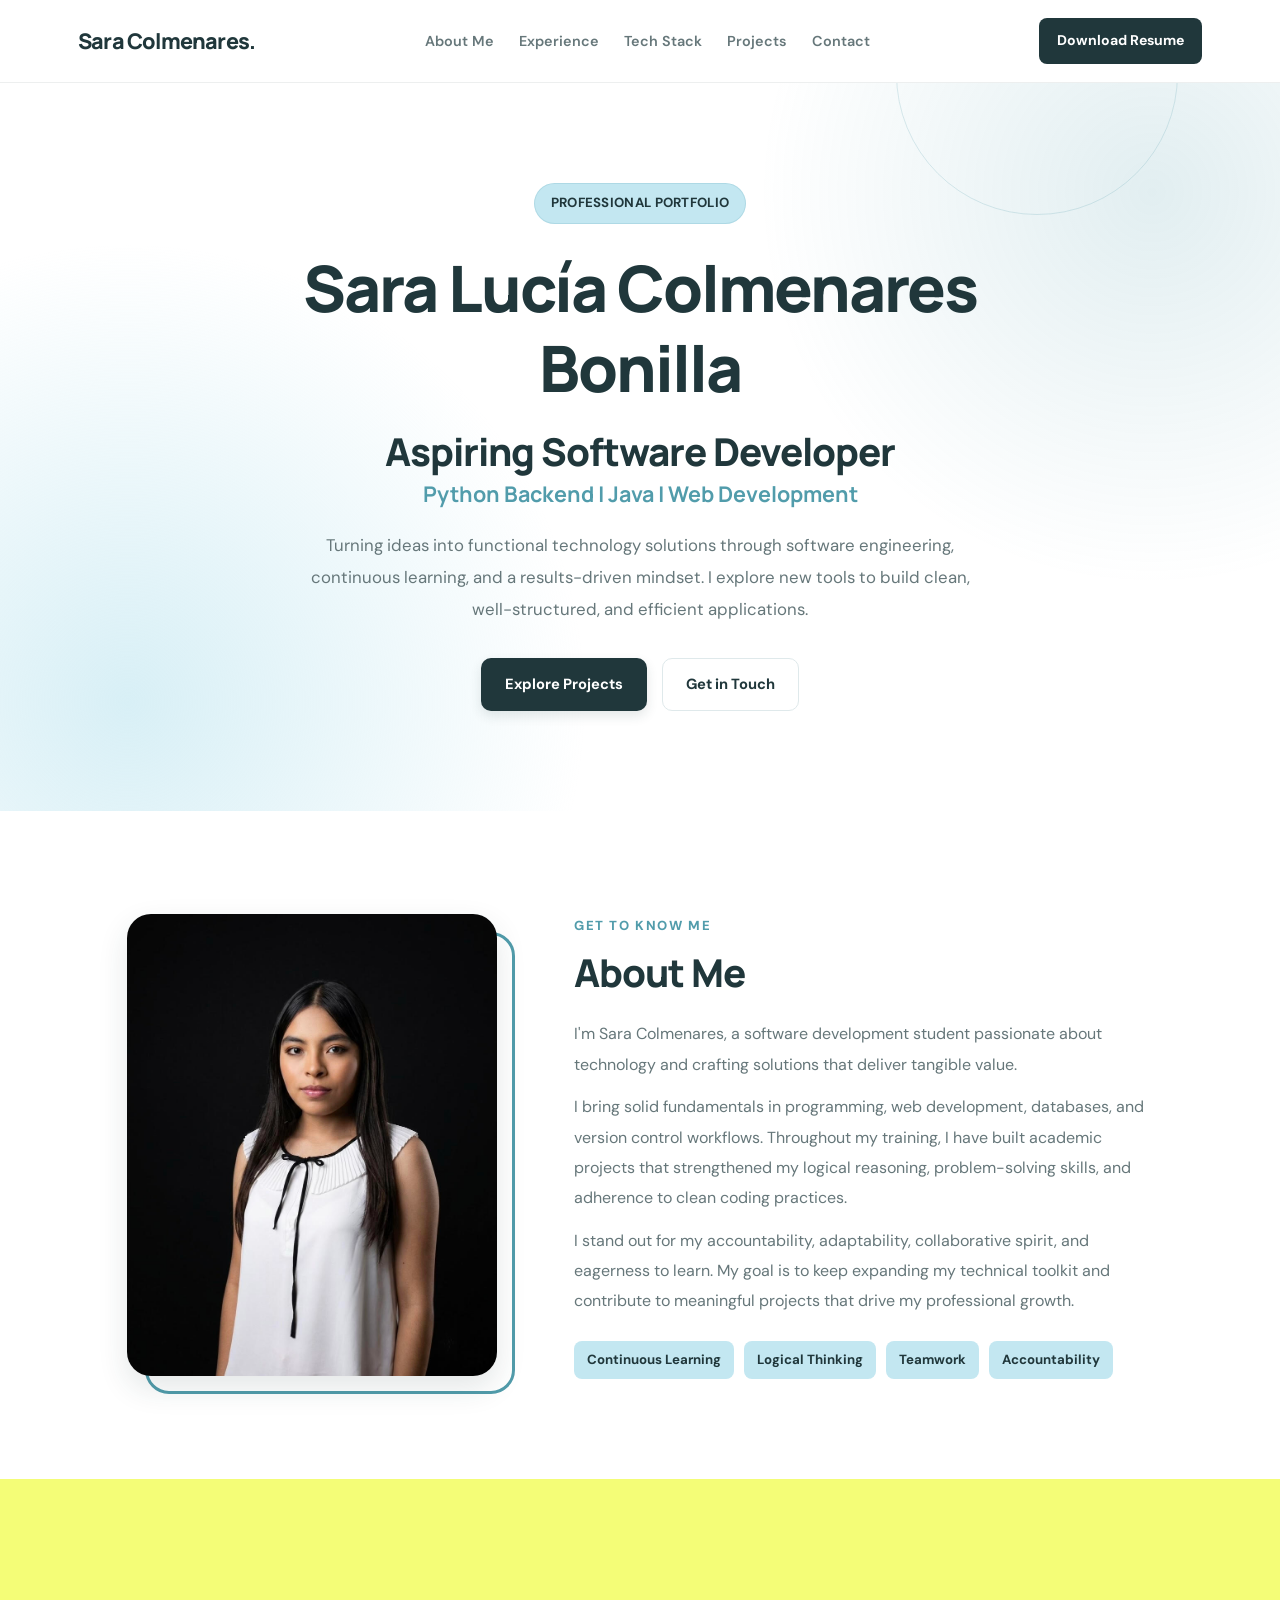
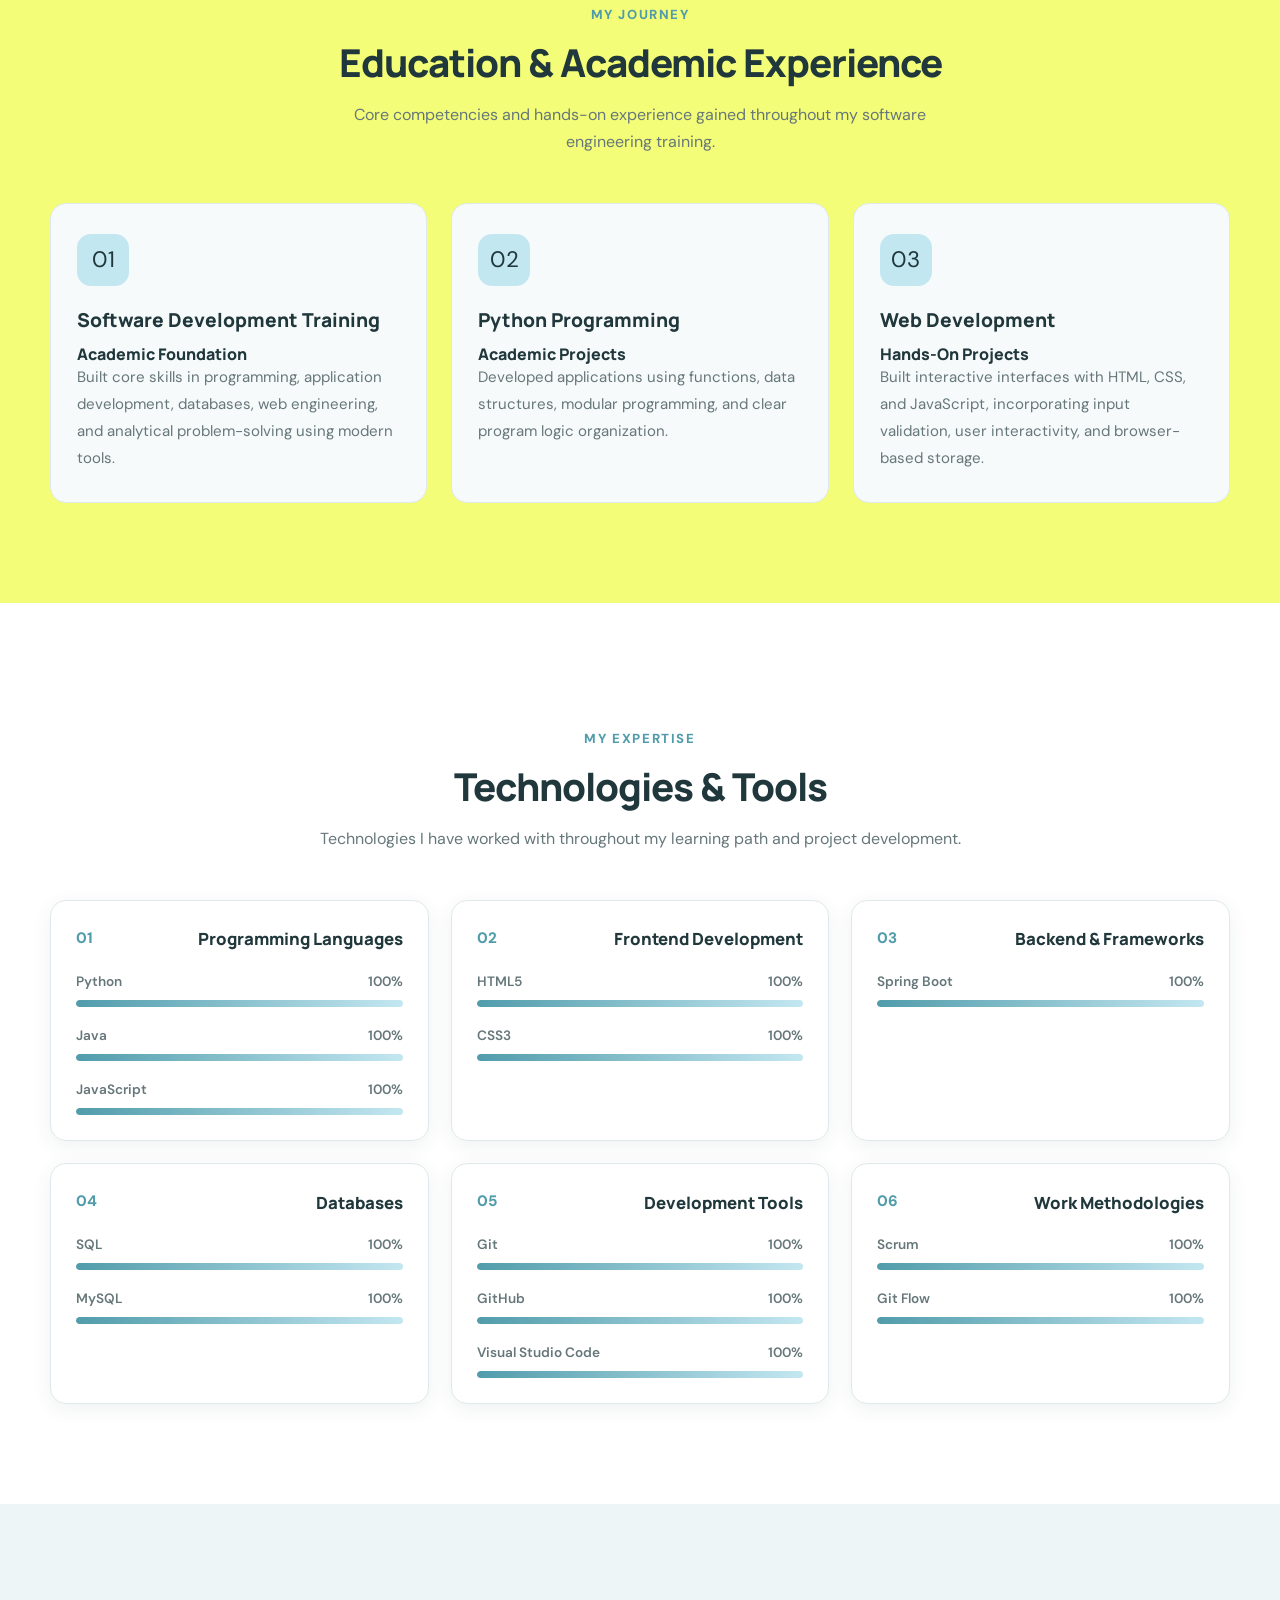
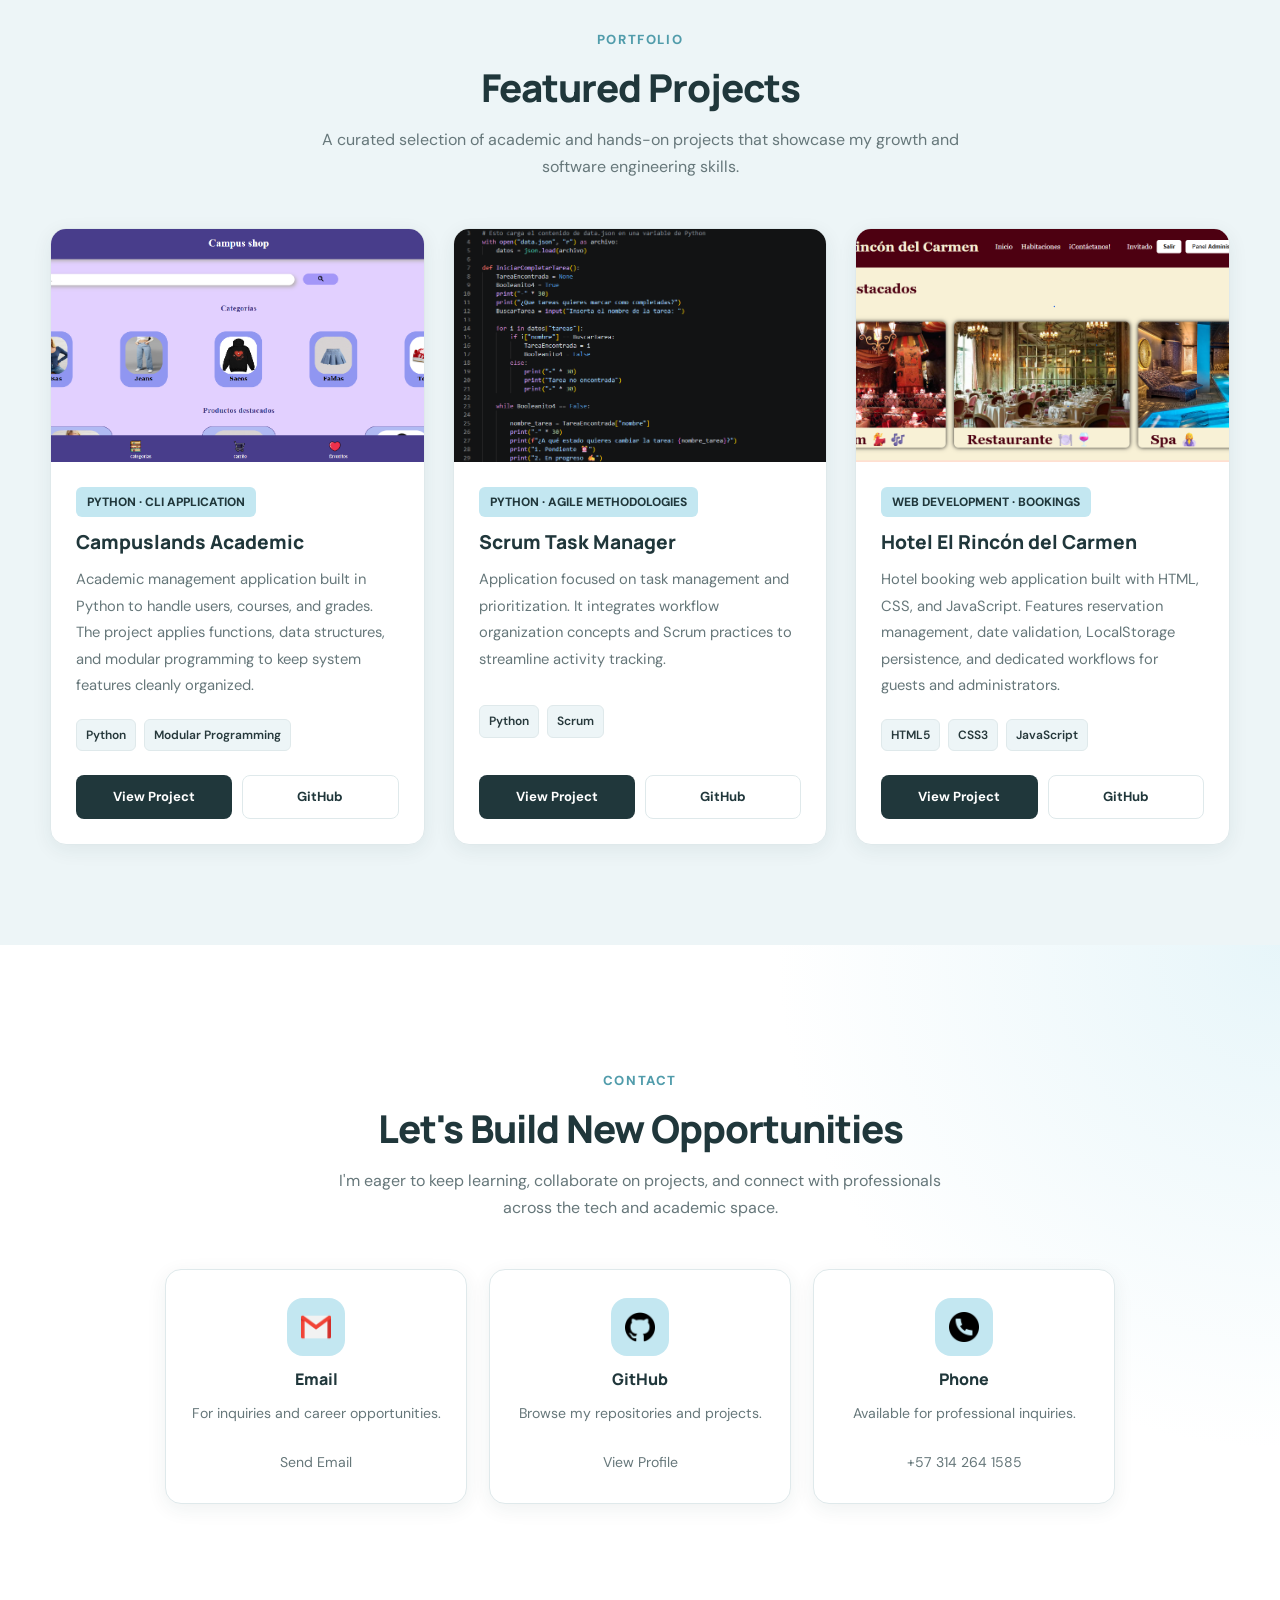
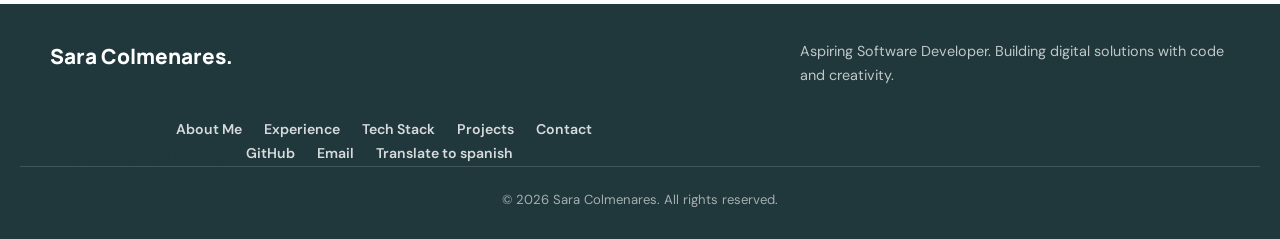
==== inngles.html @ 15cade3d "cree un boton" ====
<!DOCTYPE html>
<html lang="es">
<head>
    <meta charset="UTF-8">
    <meta name="viewport" content="width=device-width, initial-scale=1.0">

    <meta name="description" content="Portafolio profesional de Sara Colmenares, desarrolladora de software en formación, con proyectos en Python, Java, desarrollo web y bases de datos.">

    <meta name="author" content="Sara Colmenares">

    <title>Sara Colmenares | Portafolio Profesional</title>

    <link rel="stylesheet" href="css/styles.css">
    <link rel="stylesheet" href="css/responsive.css">
</head>
<body>

    <!-- ==================== HEADER & NAVIGATION ==================== -->
    <header class="encabezado">
        <nav class="navbar" aria-label="Main navigation">

            <a href="#hero" class="logo">
                Sara Colmenares<span>.</span>
            </a>

            <ul class="menu">
                <li><a href="#about">About Me</a></li>
                <li><a href="#experiencias">Experience</a></li>
                <li><a href="#tecnologias">Tech Stack</a></li>
                <li><a href="#proyectos">Projects</a></li>
                <li><a href="#contacto">Contact</a></li>
            </ul>

            <a href="cv/Sara_Colmenares_CV.pdf"
               class="btn-cv"
               download>
                Download Resume
            </a>

        </nav>
    </header>


    <main>

        <!-- ==================== HERO SECTION ==================== -->
        <section id="hero" class="hero">

            <div class="hero-contenido">

                <span class="etiqueta-hero">
                    PROFESSIONAL PORTFOLIO
                </span>

                <h1>
                    Sara Lucía
                    <span>Colmenares Bonilla</span>
                </h1>

                <h2>
                    Aspiring Software Developer
                </h2>

                <p class="subtitulo">
                    Python Backend | Java | Web Development
                </p>

                <p class="descripcion-hero">
                    Turning ideas into functional technology solutions through
                    software engineering, continuous learning, and a results-driven
                    mindset. I explore new tools to build clean, well-structured,
                    and efficient applications.
                </p>

                <div class="hero-botones">
                    <a href="#proyectos" class="btn-principal">
                        Explore Projects
                    </a>

                    <a href="#contacto" class="btn-secundario">
                        Get in Touch
                    </a>
                </div>

            </div>

        </section>


        <!-- ==================== ABOUT ME SECTION ==================== -->
        <section id="about" class="sobre-mi seccion">

            <div class="contenedor-sobre-mi">

                <div class="sobre-mi-imagen">
                    <img
                        src="img/foto-mia.jpg"
                        alt="Professional portrait of Sara Colmenares"
                        loading="lazy">
                </div>

                <div class="parte-mia">

                    <span class="etiqueta-seccion">
                        GET TO KNOW ME
                    </span>

                    <h2>About Me</h2>

                    <p>
                        I'm Sara Colmenares, a software development student
                        passionate about technology and crafting solutions
                        that deliver tangible value.
                    </p>

                    <p>
                        I bring solid fundamentals in programming, web
                        development, databases, and version control workflows.
                        Throughout my training, I have built academic projects
                        that strengthened my logical reasoning, problem-solving
                        skills, and adherence to clean coding practices.
                    </p>

                    <p>
                        I stand out for my accountability, adaptability,
                        collaborative spirit, and eagerness to learn. My goal
                        is to keep expanding my technical toolkit and contribute
                        to meaningful projects that drive my professional growth.
                    </p>

                    <div class="habilidades-personales">

                        <span>Continuous Learning</span>
                        <span>Logical Thinking</span>
                        <span>Teamwork</span>
                        <span>Accountability</span>

                    </div>

                </div>

            </div>

        </section>


        <!-- ==================== EXPERIENCE & EDUCATION SECTION ==================== -->
        <section id="experiencias" class="experiencias seccion">

            <div class="titulo-seccion">

                <span class="etiqueta-seccion">
                    MY JOURNEY
                </span>

                <h2>Education & Academic Experience</h2>

                <p>
                    Core competencies and hands-on experience gained
                    throughout my software engineering training.
                </p>

            </div>

            <div class="contenedor-experiencia">

                <article class="card-experiencia">

                    <div class="icono-experiencia">
                        <span>01</span>
                    </div>

                    <h3>Software Development Training</h3>

                    <h4>Academic Foundation</h4>

                    <p>
                        Built core skills in programming, application
                        development, databases, web engineering, and
                        analytical problem-solving using modern tools.
                    </p>

                </article>


                <article class="card-experiencia">

                    <div class="icono-experiencia">
                        <span>02</span>
                    </div>

                    <h3>Python Programming</h3>

                    <h4>Academic Projects</h4>

                    <p>
                        Developed applications using functions, data
                        structures, modular programming, and clear
                        program logic organization.
                    </p>

                </article>


                <article class="card-experiencia">

                    <div class="icono-experiencia">
                        <span>03</span>
                    </div>

                    <h3>Web Development</h3>

                    <h4>Hands-On Projects</h4>

                    <p>
                        Built interactive interfaces with HTML, CSS, and
                        JavaScript, incorporating input validation,
                        user interactivity, and browser-based storage.
                    </p>

                </article>

            </div>

        </section>


        <!-- ==================== TECHNOLOGIES & SKILLS SECTION ==================== -->
        <section id="tecnologias" class="tecnologias seccion">

            <div class="titulo-seccion">

                <span class="etiqueta-seccion">
                    MY EXPERTISE
                </span>

                <h2>Technologies & Tools</h2>

                <p>
                    Technologies I have worked with throughout my
                    learning path and project development.
                </p>

            </div>


            <div class="contenedor-tecnologias">

                <!-- CATEGORY: PROGRAMMING LANGUAGES -->
                <article class="card-tecnologia">

                    <div class="cabecera-tecnologia">
                        <span class="numero-tecnologia">01</span>
                        <h3>Programming Languages</h3>
                    </div>

                    <div class="lista-conocimientos">

                        <div class="conocimiento">
                            <div class="conocimiento-info">
                                <span>Python</span>
                                <span>100%</span>
                            </div>
                            <div class="barra-progreso">
                                <div class="progreso" style="width: 100%;"></div>
                            </div>
                        </div>

                        <div class="conocimiento">
                            <div class="conocimiento-info">
                                <span>Java</span>
                                <span>100%</span>
                            </div>
                            <div class="barra-progreso">
                                <div class="progreso" style="width: 100%;"></div>
                            </div>
                        </div>

                        <div class="conocimiento">
                            <div class="conocimiento-info">
                                <span>JavaScript</span>
                                <span>100%</span>
                            </div>
                            <div class="barra-progreso">
                                <div class="progreso" style="width: 100%;"></div>
                            </div>
                        </div>

                    </div>

                </article>


                <!-- CATEGORY: FRONTEND DEVELOPMENT -->
                <article class="card-tecnologia">

                    <div class="cabecera-tecnologia">
                        <span class="numero-tecnologia">02</span>
                        <h3>Frontend Development</h3>
                    </div>

                    <div class="lista-conocimientos">

                        <div class="conocimiento">
                            <div class="conocimiento-info">
                                <span>HTML5</span>
                                <span>100%</span>
                            </div>
                            <div class="barra-progreso">
                                <div class="progreso" style="width: 100%;"></div>
                            </div>
                        </div>

                        <div class="conocimiento">
                            <div class="conocimiento-info">
                                <span>CSS3</span>
                                <span>100%</span>
                            </div>
                            <div class="barra-progreso">
                                <div class="progreso" style="width: 100%;"></div>
                            </div>
                        </div>

                    </div>

                </article>


                <!-- CATEGORY: BACKEND & FRAMEWORKS -->
                <article class="card-tecnologia">

                    <div class="cabecera-tecnologia">
                        <span class="numero-tecnologia">03</span>
                        <h3>Backend & Frameworks</h3>
                    </div>

                    <div class="lista-conocimientos">

                        <div class="conocimiento">
                            <div class="conocimiento-info">
                                <span>Spring Boot</span>
                                <span>100%</span>
                            </div>
                            <div class="barra-progreso">
                                <div class="progreso" style="width: 100%;"></div>
                            </div>
                        </div>

                    </div>

                </article>


                <!-- CATEGORY: DATABASES -->
                <article class="card-tecnologia">

                    <div class="cabecera-tecnologia">
                        <span class="numero-tecnologia">04</span>
                        <h3>Databases</h3>
                    </div>

                    <div class="lista-conocimientos">

                        <div class="conocimiento">
                            <div class="conocimiento-info">
                                <span>SQL</span>
                                <span>100%</span>
                            </div>
                            <div class="barra-progreso">
                                <div class="progreso" style="width: 100%;"></div>
                            </div>
                        </div>

                        <div class="conocimiento">
                            <div class="conocimiento-info">
                                <span>MySQL</span>
                                <span>100%</span>
                            </div>
                            <div class="barra-progreso">
                                <div class="progreso" style="width: 100%;"></div>
                            </div>
                        </div>

                    </div>

                </article>


                <!-- CATEGORY: DEVELOPMENT TOOLS -->
                <article class="card-tecnologia">

                    <div class="cabecera-tecnologia">
                        <span class="numero-tecnologia">05</span>
                        <h3>Development Tools</h3>
                    </div>

                    <div class="lista-conocimientos">

                        <div class="conocimiento">
                            <div class="conocimiento-info">
                                <span>Git</span>
                                <span>100%</span>
                            </div>
                            <div class="barra-progreso">
                                <div class="progreso" style="width: 100%;"></div>
                            </div>
                        </div>

                        <div class="conocimiento">
                            <div class="conocimiento-info">
                                <span>GitHub</span>
                                <span>100%</span>
                            </div>
                            <div class="barra-progreso">
                                <div class="progreso" style="width: 100%;"></div>
                            </div>
                        </div>

                        <div class="conocimiento">
                            <div class="conocimiento-info">
                                <span>Visual Studio Code</span>
                                <span>100%</span>
                            </div>
                            <div class="barra-progreso">
                                <div class="progreso" style="width: 100%;"></div>
                            </div>
                        </div>

                    </div>

                </article>


                <!-- CATEGORY: WORK METHODOLOGIES -->
                <article class="card-tecnologia">

                    <div class="cabecera-tecnologia">
                        <span class="numero-tecnologia">06</span>
                        <h3>Work Methodologies</h3>
                    </div>

                    <div class="lista-conocimientos">

                        <div class="conocimiento">
                            <div class="conocimiento-info">
                                <span>Scrum</span>
                                <span>100%</span>
                            </div>
                            <div class="barra-progreso">
                                <div class="progreso" style="width: 100%;"></div>
                            </div>
                        </div>

                        <div class="conocimiento">
                            <div class="conocimiento-info">
                                <span>Git Flow</span>
                                <span>100%</span>
                            </div>
                            <div class="barra-progreso">
                                <div class="progreso" style="width: 100%;"></div>
                            </div>
                        </div>

                    </div>

                </article>

            </div>

        </section>


        <!-- ==================== PROJECTS SECTION ==================== -->
        <section id="proyectos" class="proyectos seccion">

            <div class="titulo-seccion">

                <span class="etiqueta-seccion">
                    PORTFOLIO
                </span>

                <h2>Featured Projects</h2>

                <p>
                    A curated selection of academic and hands-on projects
                    that showcase my growth and software engineering skills.
                </p>

            </div>


            <div class="contenedor-proyectos">

                <!-- PROJECT 1: CAMPUSLANDS ACADÉMICO -->
                <article class="card-proyecto">

                    <div class="imagen-proyecto">
                        <img
                            src="img/campus_shop.png"
                            alt="Preview of the Campuslands Academic application"
                            loading="lazy">
                    </div>

                    <div class="contenido-proyecto">

                        <span class="categoria-proyecto">
                            PYTHON · CLI APPLICATION
                        </span>

                        <h3>Campuslands Academic</h3>

                        <p>
                            Academic management application built in Python
                            to handle users, courses, and grades. The project
                            applies functions, data structures, and modular
                            programming to keep system features cleanly organized.
                        </p>

                        <div class="tecnologias-proyecto">
                            <span>Python</span>
                            <span>Modular Programming</span>
                        </div>

                        <div class="enlaces-proyecto">

                            <!-- Replace # with the live project URL -->
                            <a href="#"
                               class="btn-proyecto"
                               target="_blank"
                               rel="noopener noreferrer">
                                View Project
                            </a>

                            <!-- Replace # with the actual repository URL -->
                            <a href="https://github.com/saracolmenaressb-oss/Proyecto-HTML-y-CSS"
                               class="btn-github"
                               target="_blank"
                               rel="noopener noreferrer">
                                GitHub
                            </a>

                        </div>

                    </div>

                </article>


                <!-- PROJECT 2: TASK MANAGER -->
                <article class="card-proyecto">

                    <div class="imagen-proyecto">
                        <img
                            src="img/scrum.png"
                            alt="Preview of the Scrum Task Manager application"
                            loading="lazy">
                    </div>

                    <div class="contenido-proyecto">

                        <span class="categoria-proyecto">
                            PYTHON · AGILE METHODOLOGIES
                        </span>

                        <h3>Scrum Task Manager</h3>

                        <p>
                            Application focused on task management and
                            prioritization. It integrates workflow organization
                            concepts and Scrum practices to streamline
                            activity tracking.
                        </p>

                        <div class="tecnologias-proyecto">
                            <span>Python</span>
                            <span>Scrum</span>
                        </div>

                        <div class="enlaces-proyecto">

                            <!-- Replace # with the live project URL -->
                            <a href="#"
                               class="btn-proyecto"
                               target="_blank"
                               rel="noopener noreferrer">
                                View Project
                            </a>

                            <!-- Replace # with the actual repository URL -->
                            <a href="https://github.com/KeynnerSanchez/Proyecto-Las-chicas-super-poderas"
                               class="btn-github"
                               target="_blank"
                               rel="noopener noreferrer">
                                GitHub
                            </a>

                        </div>

                    </div>

                </article>


                <!-- PROJECT 3: HOTEL EL RINCÓN DEL CARMEN -->
                <article class="card-proyecto">

                    <div class="imagen-proyecto">
                        <img
                            src="img/hotel_project.png"
                            alt="Preview of the Hotel El Rincón del Carmen website"
                            loading="lazy">
                    </div>

                    <div class="contenido-proyecto">

                        <span class="categoria-proyecto">
                            WEB DEVELOPMENT · BOOKINGS
                        </span>

                        <h3>Hotel El Rincón del Carmen</h3>

                        <p>
                            Hotel booking web application built with HTML,
                            CSS, and JavaScript. Features reservation
                            management, date validation, LocalStorage
                            persistence, and dedicated workflows for guests
                            and administrators.
                        </p>

                        <div class="tecnologias-proyecto">
                            <span>HTML5</span>
                            <span>CSS3</span>
                            <span>JavaScript</span>
                        </div>

                        <div class="enlaces-proyecto">

                            <!-- Replace # with the deployed site URL -->
                            <a href="#"
                               class="btn-proyecto"
                               target="_blank"
                               rel="noopener noreferrer">
                                View Project
                            </a>

                            <!-- Replace # with the actual repository URL -->
                            <a href="https://github.com/nataliarolonleal29/Proyecto_Hotel_Rincon_Carmen_Natalia_Rolon_Sara_Colmenares"
                               class="btn-github"
                               target="_blank"
                               rel="noopener noreferrer">
                                GitHub
                            </a>

                        </div>

                    </div>

                </article>

            </div>

        </section>


        <!-- ==================== CONTACT SECTION ==================== -->
        <section id="contacto" class="contacto seccion">

            <div class="titulo-seccion">

                <span class="etiqueta-seccion">
                    CONTACT
                </span>

                <h2>Let's Build New Opportunities</h2>

                <p>
                    I'm eager to keep learning, collaborate on projects,
                    and connect with professionals across the tech and
                    academic space.
                </p>

            </div>


            <div class="contenedor-contacto">

                <!-- EMAIL CONTACT -->
                <article class="contact-card">

                    <div class="icono-contacto">
                        <img src="img/gmail.png"
                             alt=""
                             loading="lazy">
                    </div>

                    <h3>Email</h3>

                    <p>
                        For inquiries and career opportunities.
                    </p>

                    <a href="mailto:saracolmenaressb@gmail.com">
                        Send Email
                    </a>

                </article>


                <!-- GITHUB CONTACT -->
                <article class="contact-card">

                    <div class="icono-contacto">
                        <img src="img/github.png"
                             alt=""
                             loading="lazy">
                    </div>

                    <h3>GitHub</h3>

                    <p>
                        Browse my repositories and projects.
                    </p>

                    <a href="https://github.com/saracolmenaressb-oss"
                       target="_blank"
                       rel="noopener noreferrer">
                        View Profile
                    </a>

                </article>


                <!-- PHONE CONTACT -->
                <article class="contact-card">

                    <div class="icono-contacto">
                        <img src="img/telefono.png"
                             alt=""
                             loading="lazy">
                    </div>

                    <h3>Phone</h3>

                    <p>
                        Available for professional inquiries.
                    </p>

                    <a href="tel:+573142641585">
                        +57 314 264 1585
                    </a>

                </article>

            </div>

        </section>

    </main>


    <!-- ==================== FOOTER ==================== -->
    <footer class="footer">

        <div class="piepagina">

            <div class="footer-info">

                <a href="#hero" class="logo-footer">
                    Sara Colmenares<span>.</span>
                </a>

                <p>
                    Aspiring Software Developer. Building digital
                    solutions with code and creativity.
                </p>

            </div>


            <!-- FOOTER NAVIGATION LINKS -->
            <div class="footer-links">

                <h3>Navigation</h3>

                <a href="#about">About Me</a>
                <a href="#experiencias">Experience</a>
                <a href="#tecnologias">Tech Stack</a>
                <a href="#proyectos">Projects</a>
                <a href="#contacto">Contact</a>

            </div>


            <!-- PROFESSIONAL LINKS -->
            <div class="footer-links">

                <h3>Professional Links</h3>

                <a href="https://github.com/saracolmenaressb-oss"
                   target="_blank"
                   rel="noopener noreferrer">
                    GitHub
                </a>

                <a href="mailto:saracolmenaressb@gmail.com">
                    Email
                </a>

                <a href="index.html" translate="yes">
                    Translate to spanish
                </a>

            </div>

        </div>


        <!-- COPYRIGHT -->
        <div class="copyright">

            <p>
                © 2026 Sara Colmenares. All rights reserved.
            </p>

        </div>

    </footer>

</body>
</html>
---- css/styles.css ----
/* =========================================================
   1. IMPORTACIÓN DE TIPOGRAFÍA
   ========================================================= */

@import url('https://fonts.googleapis.com/css2?family=DM+Sans:wght@400;500;600;700&family=Manrope:wght@400;500;600;700;800&display=swap');


/* =========================================================
   2. VARIABLES GLOBALES Y PALETA DE COLORES
   ========================================================= */

:root {
    --azul-claro: #C3E7F1;
    --turquesa: #519CAB;
    --amarillo: #f4fd77;
    --verde-petroleo: #20373B;

    --blanco: #FFFFFF;
    --fondo: #F7FAFB;
    --fondo-secundario: #EDF5F7;
    --texto: #26383B;
    --texto-secundario: #66777A;
    --borde: #DFE9EB;

    --sombra-suave: 0 5px 20px rgba(32, 55, 59, 0.07);
    --sombra-media: 0 12px 30px rgba(32, 55, 59, 0.12);

    --radio-pequeno: 8px;
    --radio-medio: 16px;
    --radio-grande: 24px;

    --transicion: all 0.3s ease;

    --ancho-contenido: 1180px;
}


/* =========================================================
   3. REINICIO Y CONFIGURACIÓN GENERAL
   ========================================================= */

* {
    margin: 0;
    padding: 0;
    box-sizing: border-box;
}

html {
    scroll-behavior: smooth;
    scroll-padding-top: 100px;
}

body {
    font-family: 'DM Sans', sans-serif;
    background-color: var(--fondo);
    color: var(--texto);
    line-height: 1.7;
    font-size: 16px;
    -webkit-font-smoothing: antialiased;
}

h1,
h2,
h3,
h4 {
    font-family: 'Manrope', sans-serif;
    color: var(--verde-petroleo);
    line-height: 1.25;
    font-weight: 800;
}

h1 {
    font-size: clamp(2.4rem, 5vw, 4.4rem);
    letter-spacing: -2px;
}

h2 {
    font-size: clamp(1.8rem, 3vw, 2.6rem);
    letter-spacing: -1px;
}

h3 {
    font-size: 1.2rem;
}

p {
    margin-bottom: 12px;
}

a {
    color: inherit;
    text-decoration: none;
}

button,
input,
textarea,
select {
    font: inherit;
}

button,
a {
    -webkit-tap-highlight-color: transparent;
}

img {
    display: block;
    max-width: 100%;
}

ul {
    list-style: none;
}

::selection {
    background-color: var(--azul-claro);
    color: var(--verde-petroleo);
}


/* =========================================================
   4. ENCABEZADO Y NAVEGACIÓN
   ========================================================= */

.encabezado {
    width: 100%;
    position: sticky;
    top: 0;
    z-index: 1000;
    background-color: rgba(255, 255, 255, 0.94);
    backdrop-filter: blur(14px);
    -webkit-backdrop-filter: blur(14px);
    border-bottom: 1px solid rgba(32, 55, 59, 0.08);
}

.navbar {
    max-width: var(--ancho-contenido);
    min-height: 82px;
    margin: 0 auto;
    padding: 16px 28px;

    display: flex;
    align-items: center;
    justify-content: space-between;
    gap: 24px;
}

.logo {
    color: var(--verde-petroleo);
    font-family: 'Manrope', sans-serif;
    font-size: 1.35rem;
    font-weight: 800;
    letter-spacing: -0.8px;
    white-space: nowrap;
}

.menu {
    display: flex;
    align-items: center;
    justify-content: center;
    gap: 25px;
}

.menu a {
    position: relative;
    color: var(--texto-secundario);
    font-size: 0.9rem;
    font-weight: 600;
    transition: var(--transicion);
}

.menu a::after {
    content: '';
    position: absolute;
    left: 0;
    bottom: -7px;
    width: 0;
    height: 2px;
    background-color: var(--turquesa);
    transition: var(--transicion);
}

.menu a:hover {
    color: var(--turquesa);
}

.menu a:hover::after {
    width: 100%;
}

.btn-cv {
    display: inline-flex;
    align-items: center;
    justify-content: center;
    gap: 8px;

    padding: 11px 18px;
    border-radius: var(--radio-pequeno);

    background-color: var(--verde-petroleo);
    color: var(--blanco);

    font-size: 0.88rem;
    font-weight: 700;

    transition: var(--transicion);
    white-space: nowrap;
}

.btn-cv:hover {
    background-color: var(--turquesa);
    transform: translateY(-2px);
}


/* =========================================================
   5. SECCIÓN PRINCIPAL: HERO
   ========================================================= */

.hero {
    position: relative;
    overflow: hidden;

    min-height: 590px;
    padding: 100px 28px;

    display: flex;
    align-items: center;
    justify-content: center;

    background:
        radial-gradient(
            circle at 90% 15%,
            rgba(81, 156, 171, 0.17),
            transparent 30%
        ),
        radial-gradient(
            circle at 10% 85%,
            rgba(195, 231, 241, 0.65),
            transparent 35%
        ),
        var(--blanco);
}

.hero::before {
    content: '';
    position: absolute;
    width: 280px;
    height: 280px;
    top: -150px;
    right: 8%;

    border: 1px solid rgba(81, 156, 171, 0.2);
    border-radius: 50%;
    pointer-events: none;
}

.hero-contenido {
    position: relative;
    z-index: 1;

    width: 100%;
    max-width: 900px;
    margin: 0 auto;

    text-align: center;
}

.etiqueta-hero {
    display: inline-block;
    margin-bottom: 24px;
    padding: 8px 16px;

    background-color: var(--azul-claro);
    color: var(--verde-petroleo);

    border: 1px solid rgba(81, 156, 171, 0.18);
    border-radius: 100px;

    font-size: 0.83rem;
    font-weight: 700;
    letter-spacing: 0.3px;
}

.hero h1 {
    max-width: 850px;
    margin: 0 auto 20px;
}

.subtitulo {
    margin-bottom: 18px;
    color: var(--turquesa);

    font-family: 'Manrope', sans-serif;
    font-size: clamp(1.05rem, 2vw, 1.35rem);
    font-weight: 700;
}

.descripcion-hero {
    max-width: 680px;
    margin: 0 auto;

    color: var(--texto-secundario);
    font-size: 1.05rem;
    line-height: 1.9;
}

.hero-botones {
    display: flex;
    align-items: center;
    justify-content: center;
    flex-wrap: wrap;
    gap: 15px;

    margin-top: 32px;
}


/* =========================================================
   6. BOTONES GENERALES
   ========================================================= */

.btn-principal,
.btn-secundario {
    min-height: 48px;
    padding: 13px 23px;

    display: inline-flex;
    align-items: center;
    justify-content: center;
    gap: 9px;

    border: 1px solid transparent;
    border-radius: 10px;

    font-size: 0.92rem;
    font-weight: 700;

    cursor: pointer;
    transition: var(--transicion);
}

.btn-principal {
    background-color: var(--verde-petroleo);
    color: var(--blanco);
    box-shadow: 0 5px 12px rgba(32, 55, 59, 0.12);
}

.btn-principal:hover {
    background-color: var(--turquesa);
    transform: translateY(-3px);
    box-shadow: var(--sombra-media);
}

.btn-secundario {
    background-color: var(--blanco);
    color: var(--verde-petroleo);
    border-color: var(--borde);
}

.btn-secundario:hover {
    border-color: var(--turquesa);
    background-color: var(--fondo-secundario);
    transform: translateY(-3px);
}


/* =========================================================
   7. CONFIGURACIÓN COMÚN DE LAS SECCIONES
   ========================================================= */

.seccion {
    padding: 100px 28px;
    scroll-margin-top: 90px;
}

.seccion:nth-of-type(even) {
    background-color: var(--blanco);
}

.etiqueta-seccion {
    display: inline-block;
    margin-bottom: 12px;

    color: var(--turquesa);
    font-size: 0.82rem;
    font-weight: 800;
    letter-spacing: 1.6px;
    text-transform: uppercase;
}

.titulo-seccion {
    max-width: 750px;
    margin: 0 auto 48px;

    text-align: center;
}

.titulo-seccion h2 {
    margin-bottom: 14px;
}

.titulo-seccion p {
    max-width: 650px;
    margin: 0 auto;

    color: var(--texto-secundario);
    font-size: 1rem;
}


/* =========================================================
   8. SECCIÓN SOBRE MÍ
   ========================================================= */

.sobre-mi {
    background-color: var(--fondo);
}

.contenedor-sobre-mi {
    display: grid;
    grid-template-columns: minmax(250px, 0.8fr) minmax(0, 1.2fr);
    align-items: center;
    gap: 65px;

    max-width: 1050px;
    margin: 0 auto;
}

.sobre-mi-imagen {
    position: relative;
    width: 100%;
    max-width: 370px;
    margin: 0 auto;
}

.sobre-mi-imagen::before {
    content: '';
    position: absolute;
    inset: 18px -18px -18px 18px;

    border: 3px solid var(--turquesa);
    border-radius: var(--radio-grande);
    z-index: 0;
}

.sobre-mi-imagen img {
    position: relative;
    z-index: 1;

    width: 100%;
    aspect-ratio: 4 / 5;
    object-fit: cover;

    background-color: var(--azul-claro);
    border-radius: var(--radio-grande);
    box-shadow: var(--sombra-media);
}

.parte-mia h2 {
    margin-bottom: 22px;
}

.parte-mia p {
    color: var(--texto-secundario);
    line-height: 1.9;
}

.habilidades-personales {
    display: flex;
    flex-wrap: wrap;
    gap: 10px;

    margin-top: 24px;
}

.habilidades-personales span,
.habilidades-personales li {
    padding: 8px 13px;

    background-color: var(--azul-claro);
    color: var(--verde-petroleo);

    border-radius: 8px;
    font-size: 0.83rem;
    font-weight: 700;
}


/* =========================================================
   9. EXPERIENCIA Y FORMACIÓN
   ========================================================= */

.experiencias {
    background-color: var(--amarillo);
}

.contenedor-experiencia {
    display: grid;
    grid-template-columns: repeat(3, minmax(0, 1fr));
    gap: 24px;

    max-width: var(--ancho-contenido);
    margin: 0 auto;
}

.card-experiencia {
    padding: 30px 26px;

    background-color: var(--fondo);
    border: 1px solid var(--borde);
    border-radius: var(--radio-medio);

    transition: var(--transicion);
}

.card-experiencia:hover {
    transform: translateY(-6px);
    border-color: var(--turquesa);
    box-shadow: var(--sombra-media);
}

.icono-experiencia {
    width: 52px;
    height: 52px;
    margin-bottom: 22px;

    display: flex;
    align-items: center;
    justify-content: center;

    background-color: var(--azul-claro);
    color: var(--verde-petroleo);

    border-radius: 14px;
    font-size: 1.4rem;
}

.card-experiencia h3 {
    margin-bottom: 12px;
}

.card-experiencia p {
    color: var(--texto-secundario);
    font-size: 0.94rem;
    line-height: 1.8;
}

.card-experiencia p:last-child {
    margin-bottom: 0;
}


/* =========================================================
   10. SECCIÓN DE TECNOLOGÍAS
   ========================================================= */

.tecnologias {
    background-color: var(--fondo-secundario);
}

.contenedor-tecnologias {
    display: grid;
    grid-template-columns: repeat(3, minmax(0, 1fr));
    gap: 22px;

    max-width: var(--ancho-contenido);
    margin: 0 auto;
}

.card-tecnologia {
    min-width: 0;
    padding: 25px;

    background-color: var(--blanco);
    border: 1px solid var(--borde);
    border-radius: var(--radio-medio);

    box-shadow: var(--sombra-suave);
    transition: var(--transicion);
}

.card-tecnologia:hover {
    transform: translateY(-4px);
    border-color: var(--turquesa);
    box-shadow: var(--sombra-media);
}

.cabecera-tecnologia {
    display: flex;
    align-items: center;
    justify-content: space-between;
    gap: 12px;

    margin-bottom: 18px;
}

.cabecera-tecnologia h3 {
    font-size: 1.05rem;
}

.numero-tecnologia {
    color: var(--turquesa);
    font-size: 0.95rem;
    font-weight: 800;
    white-space: nowrap;
}

.lista-conocimientos {
    display: flex;
    flex-direction: column;
    gap: 17px;
}

.conocimiento {
    display: flex;
    flex-direction: column;
    gap: 7px;
}

.conocimiento-info {
    display: flex;
    align-items: center;
    justify-content: space-between;
    gap: 10px;

    color: var(--texto-secundario);
    font-size: 0.85rem;
    font-weight: 600;
}

.barra-progreso {
    width: 100%;
    height: 7px;

    overflow: hidden;
    background-color: #E7EEF0;
    border-radius: 100px;
}

.progreso {
    display: block;
    height: 100%;

    background: linear-gradient(
        90deg,
        var(--turquesa),
        var(--azul-claro)
    );

    border-radius: inherit;
}


/* =========================================================
   11. SECCIÓN DE PROYECTOS
   ========================================================= */

.proyectos {
    background-color: var(--fondo-secundario);
}

.contenedor-proyectos {
    display: grid;
    grid-template-columns: repeat(3, minmax(0, 1fr));
    align-items: stretch;
    gap: 28px;

    max-width: var(--ancho-contenido);
    margin: 0 auto;
}

.card-proyecto {
    min-width: 0;
    display: flex;
    flex-direction: column;

    overflow: hidden;

    background-color: var(--blanco);
    border: 1px solid var(--borde);
    border-radius: var(--radio-medio);

    box-shadow: var(--sombra-suave);
    transition: var(--transicion);
}

.card-proyecto:hover {
    transform: translateY(-7px);
    border-color: rgba(81, 156, 171, 0.6);
    box-shadow: var(--sombra-media);
}

.imagen-proyecto {
    width: 100%;
    aspect-ratio: 16 / 10;
    overflow: hidden;

    background-color: var(--azul-claro);
}

.imagen-proyecto img {
    width: 100%;
    height: 100%;

    object-fit: cover;
    transition: transform 0.5s ease;
}

.card-proyecto:hover .imagen-proyecto img {
    transform: scale(1.04);
}

.contenido-proyecto {
    flex: 1;

    display: flex;
    flex-direction: column;
    align-items: flex-start;

    padding: 25px;
}

.categoria-proyecto {
    display: inline-block;
    margin-bottom: 13px;
    padding: 5px 11px;

    background-color: var(--azul-claro);
    color: var(--verde-petroleo);

    border-radius: 6px;
    font-size: 0.75rem;
    font-weight: 800;
}

.contenido-proyecto h3 {
    margin-bottom: 12px;
}

.contenido-proyecto p {
    margin-bottom: 20px;

    color: var(--texto-secundario);
    font-size: 0.92rem;
    line-height: 1.8;
}

.tecnologias-proyecto {
    display: flex;
    flex-wrap: wrap;
    gap: 8px;

    margin-top: auto;
    margin-bottom: 24px;
}

.tecnologias-proyecto span {
    padding: 5px 9px;

    background-color: var(--fondo-secundario);
    color: var(--texto);

    border: 1px solid var(--borde);
    border-radius: 6px;

    font-size: 0.75rem;
    font-weight: 600;
}

.enlaces-proyecto {
    display: flex;
    flex-wrap: wrap;
    gap: 10px;

    width: 100%;
    margin-top: auto;
}

.btn-proyecto,
.btn-github {
    flex: 1;

    min-width: 100px;
    min-height: 42px;
    padding: 10px 12px;

    display: inline-flex;
    align-items: center;
    justify-content: center;
    gap: 7px;

    border: 1px solid transparent;
    border-radius: 8px;

    font-size: 0.82rem;
    font-weight: 700;
    text-align: center;

    transition: var(--transicion);
}

.btn-proyecto {
    background-color: var(--verde-petroleo);
    color: var(--blanco);
}

.btn-proyecto:hover {
    background-color: var(--turquesa);
    transform: translateY(-2px);
}

.btn-github {
    background-color: var(--blanco);
    color: var(--verde-petroleo);
    border-color: var(--borde);
}

.btn-github:hover {
    background-color: var(--azul-claro);
    border-color: var(--turquesa);
    transform: translateY(-2px);
}


/* =========================================================
   12. SECCIÓN DE CONTACTO
   ========================================================= */

.contacto {
    background:
        radial-gradient(
            circle at 100% 0%,
            rgba(195, 231, 241, 0.4),
            transparent 35%
        ),
        var(--fondo-secundario);
}

.contenedor-contacto {
    display: grid;
    grid-template-columns: repeat(3, minmax(0, 1fr));
    gap: 22px;

    max-width: 950px;
    margin: 0 auto;
}

.contact-card {
    min-width: 0;
    padding: 28px 20px;

    display: flex;
    flex-direction: column;
    align-items: center;
    gap: 13px;

    background-color: var(--blanco);
    border: 1px solid var(--borde);
    border-radius: var(--radio-medio);

    text-align: center;
    box-shadow: var(--sombra-suave);
    transition: var(--transicion);
}

.contact-card:hover {
    transform: translateY(-5px);
    border-color: var(--turquesa);
    box-shadow: var(--sombra-media);
}

.icono-contacto {
    width: 58px;
    height: 58px;

    display: flex;
    align-items: center;
    justify-content: center;

    background-color: var(--azul-claro);
    border-radius: 16px;
}

.icono-contacto img {
    width: 30px;
    height: 30px;
    object-fit: contain;
}

.contact-card h3 {
    font-size: 1rem;
}

.contact-card p,
.contact-card a {
    max-width: 100%;
    overflow-wrap: anywhere;

    color: var(--texto-secundario);
    font-size: 0.88rem;
}

.contact-card a:hover {
    color: var(--turquesa);
}


/* =========================================================
   13. PIE DE PÁGINA
   ========================================================= */

.footer {
    padding: 50px 28px 24px;

    background-color: var(--verde-petroleo);
    color: var(--blanco);
}

.piepagina {
    max-width: var(--ancho-contenido);
    margin: 0 auto;
}

.footer-info {
    display: flex;
    align-items: flex-start;
    justify-content: space-between;
    gap: 35px;

    padding-bottom: 30px;
}

.logo-footer {
    display: inline-block;
    margin-bottom: 12px;

    color: var(--blanco);
    font-family: 'Manrope', sans-serif;
    font-size: 1.3rem;
    font-weight: 800;
}

.footer-info p {
    max-width: 430px;
    margin-bottom: 0;

    color: rgba(255, 255, 255, 0.72);
    font-size: 0.9rem;
}

.footer-links {
    display: flex;
    flex-wrap: wrap;
    gap: 22px;
}

.footer-links a {
    color: rgba(255, 255, 255, 0.82);
    font-size: 0.88rem;
    font-weight: 600;
    transition: var(--transicion);
}

.footer-links a:hover {
    color: var(--amarillo);
}

.copyright {
    padding-top: 22px;

    border-top: 1px solid rgba(255, 255, 255, 0.15);

    color: rgba(255, 255, 255, 0.6);
    font-size: 0.82rem;
    text-align: center;
}


/* =========================================================
   14. ACCESIBILIDAD Y ESTADOS DE INTERACCIÓN
   ========================================================= */

a:focus-visible,
button:focus-visible {
    outline: 3px solid var(--amarillo);
    outline-offset: 4px;
}

img {
    height: auto;
}

.imagen-proyecto img,
.sobre-mi-imagen img {
    height: 100%;
}


/* =========================================================
   15. ADAPTACIÓN PARA TABLETAS
   ========================================================= */

@media (max-width: 1024px) {
    .navbar {
        flex-wrap: wrap;
        justify-content: center;
        gap: 18px 25px;
    }

    .menu {
        gap: 18px;
    }

    .contenedor-tecnologias {
        grid-template-columns: repeat(2, minmax(0, 1fr));
    }

    .contenedor-proyectos {
        grid-template-columns: repeat(2, minmax(0, 1fr));
    }

    .contenedor-experiencia {
        grid-template-columns: repeat(2, minmax(0, 1fr));
    }

    .contenedor-sobre-mi {
        gap: 45px;
    }
}


/* =========================================================
   16. ADAPTACIÓN PARA MÓVILES
   ========================================================= */

@media (max-width: 680px) {
    html {
        scroll-padding-top: 20px;
    }

    .navbar {
        padding: 18px 20px;
        gap: 16px;
    }

    .logo {
        font-size: 1.2rem;
    }

    .menu {
        width: 100%;
        justify-content: center;
        flex-wrap: wrap;
        gap: 12px 18px;
    }

    .menu a {
        font-size: 0.82rem;
    }

    .btn-cv {
        padding: 10px 14px;
    }

    .hero {
        min-height: auto;
        padding: 85px 22px;
    }

    .hero h1 {
        letter-spacing: -1.3px;
    }

    .descripcion-hero {
        font-size: 0.96rem;
    }

    .hero-botones {
        flex-direction: column;
        align-items: stretch;
    }

    .hero-botones a {
        width: 100%;
    }

    .seccion {
        padding: 72px 20px;
        scroll-margin-top: 20px;
    }

    .titulo-seccion {
        margin-bottom: 34px;
    }

    .contenedor-sobre-mi {
        grid-template-columns: 1fr;
        gap: 42px;
    }

    .sobre-mi-imagen {
        width: calc(100% - 18px);
        max-width: 310px;
    }

    .contenedor-experiencia,
    .contenedor-tecnologias,
    .contenedor-proyectos,
    .contenedor-contacto {
        grid-template-columns: 1fr;
    }

    .card-experiencia,
    .card-tecnologia {
        padding: 24px;
    }

    .card-proyecto {
        max-width: 480px;
        width: 100%;
        margin: 0 auto;
    }

    .contact-card {
        padding: 25px 18px;
    }

    .footer {
        padding: 40px 20px 22px;
    }

    .footer-info {
        flex-direction: column;
        gap: 25px;
    }

    .footer-links {
        gap: 15px 20px;
    }
}


/* =========================================================
   17. MÓVILES PEQUEÑOS
   ========================================================= */

@media (max-width: 380px) {
    h1 {
        font-size: 2.15rem;
    }

    .navbar {
        padding-right: 14px;
        padding-left: 14px;
    }

    .menu {
        gap: 10px 13px;
    }

    .menu a {
        font-size: 0.76rem;
    }

    .seccion {
        padding-right: 16px;
        padding-left: 16px;
    }

    .contenido-proyecto {
        padding: 20px;
    }

    .enlaces-proyecto {
        flex-direction: column;
    }

    .btn-proyecto,
    .btn-github {
        width: 100%;
    }
}


/* =========================================================
   18. RESPETO POR LA PREFERENCIA DE MENOS MOVIMIENTO
   ========================================================= */

@media (prefers-reduced-motion: reduce) {
    *,
    *::before,
    *::after {
        scroll-behavior: auto !important;
        animation-duration: 0.01ms !important;
        animation-iteration-count: 1 !important;
        transition-duration: 0.01ms !important;
    }
}
---- css/responsive.css ----
.titulo-seccion {
        font-size: 2.15rem;
    }

    .descripcion-seccion {
        font-size: 0.94rem;
    }

    .about {
        grid-template-columns: 1fr;
        gap: 38px;
    }

    .about-imagen {
        width: min(78%, 300px);
    }

    .about-contenido .titulo-seccion {
        margin-bottom: 18px;
    }

    .about-contenido > p:not(.eyebrow) {
        font-size: 0.96rem;
    }

    .about-destacados {
        grid-template-columns: repeat(3, minmax(0, 1fr));
    }

    .about-destacados div {
        align-items: flex-start;
        flex-direction: column;
        gap: 4px;
        padding: 10px 8px;
    }

    .about-destacados span {
        font-size: 0.68rem;
    }

    .tecnologias-grid,
    .proyectos-grid {
        grid-template-columns: 1fr;
        gap: 18px;
    }

    .tecnologia-card {
        padding: 23px;
    }

    .tecnologia-card h3 {
        min-height: auto;
        margin-bottom: 20px;
    }

    .proyecto-card:last-child {
        grid-column: auto;
        width: 100%;
    }

    .proyecto-contenido {
        padding: 22px;
    }

    .proyecto-acciones {
        gap: 8px;
    }

    .proyecto-acciones a {
        font-size: 0.78rem;
    }

    .footer {
        padding: 35px 20px 16px;
    }

    .footer-contenido {
        flex-direction: column;
        gap: 24px;
    }

    .footer-links {
        grid-template-columns: repeat(2, minmax(0, 1fr));
        width: 100%;
    }


/* 4. MÓVILES MUY ESTRECHOS */
@media (max-width: 360px) {
    .logo {
        font-size: 0.98rem;
    }

    .btn-cv {
        padding: 7px 10px;
        font-size: 0.74rem;
    }

    .menu {
        gap: 8px 12px;
    }

    .menu a {
        font-size: 0.73rem;
    }

    .hero h1 {
        font-size: 2.35rem;
    }

    .about-destacados {
        grid-template-columns: 1fr;
    }

    .about-destacados div {
        flex-direction: row;
        align-items: center;
    }
}
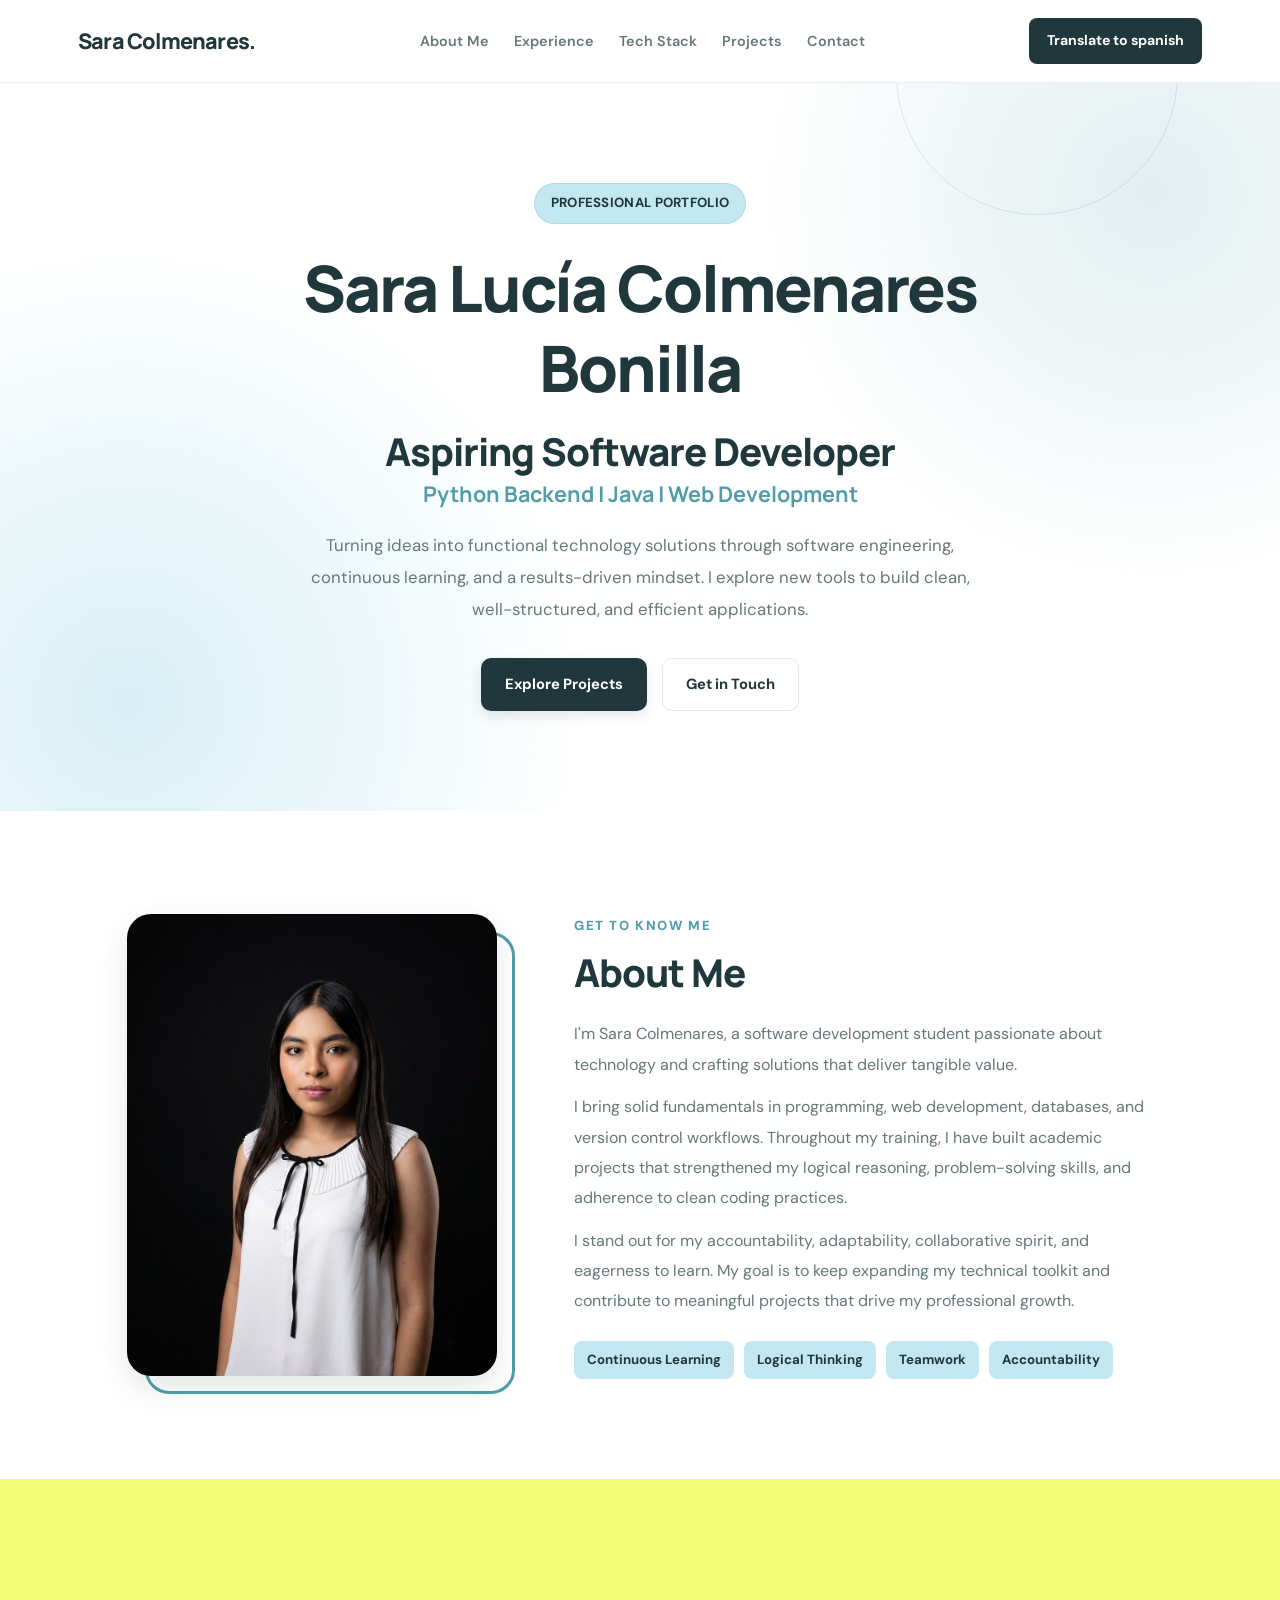
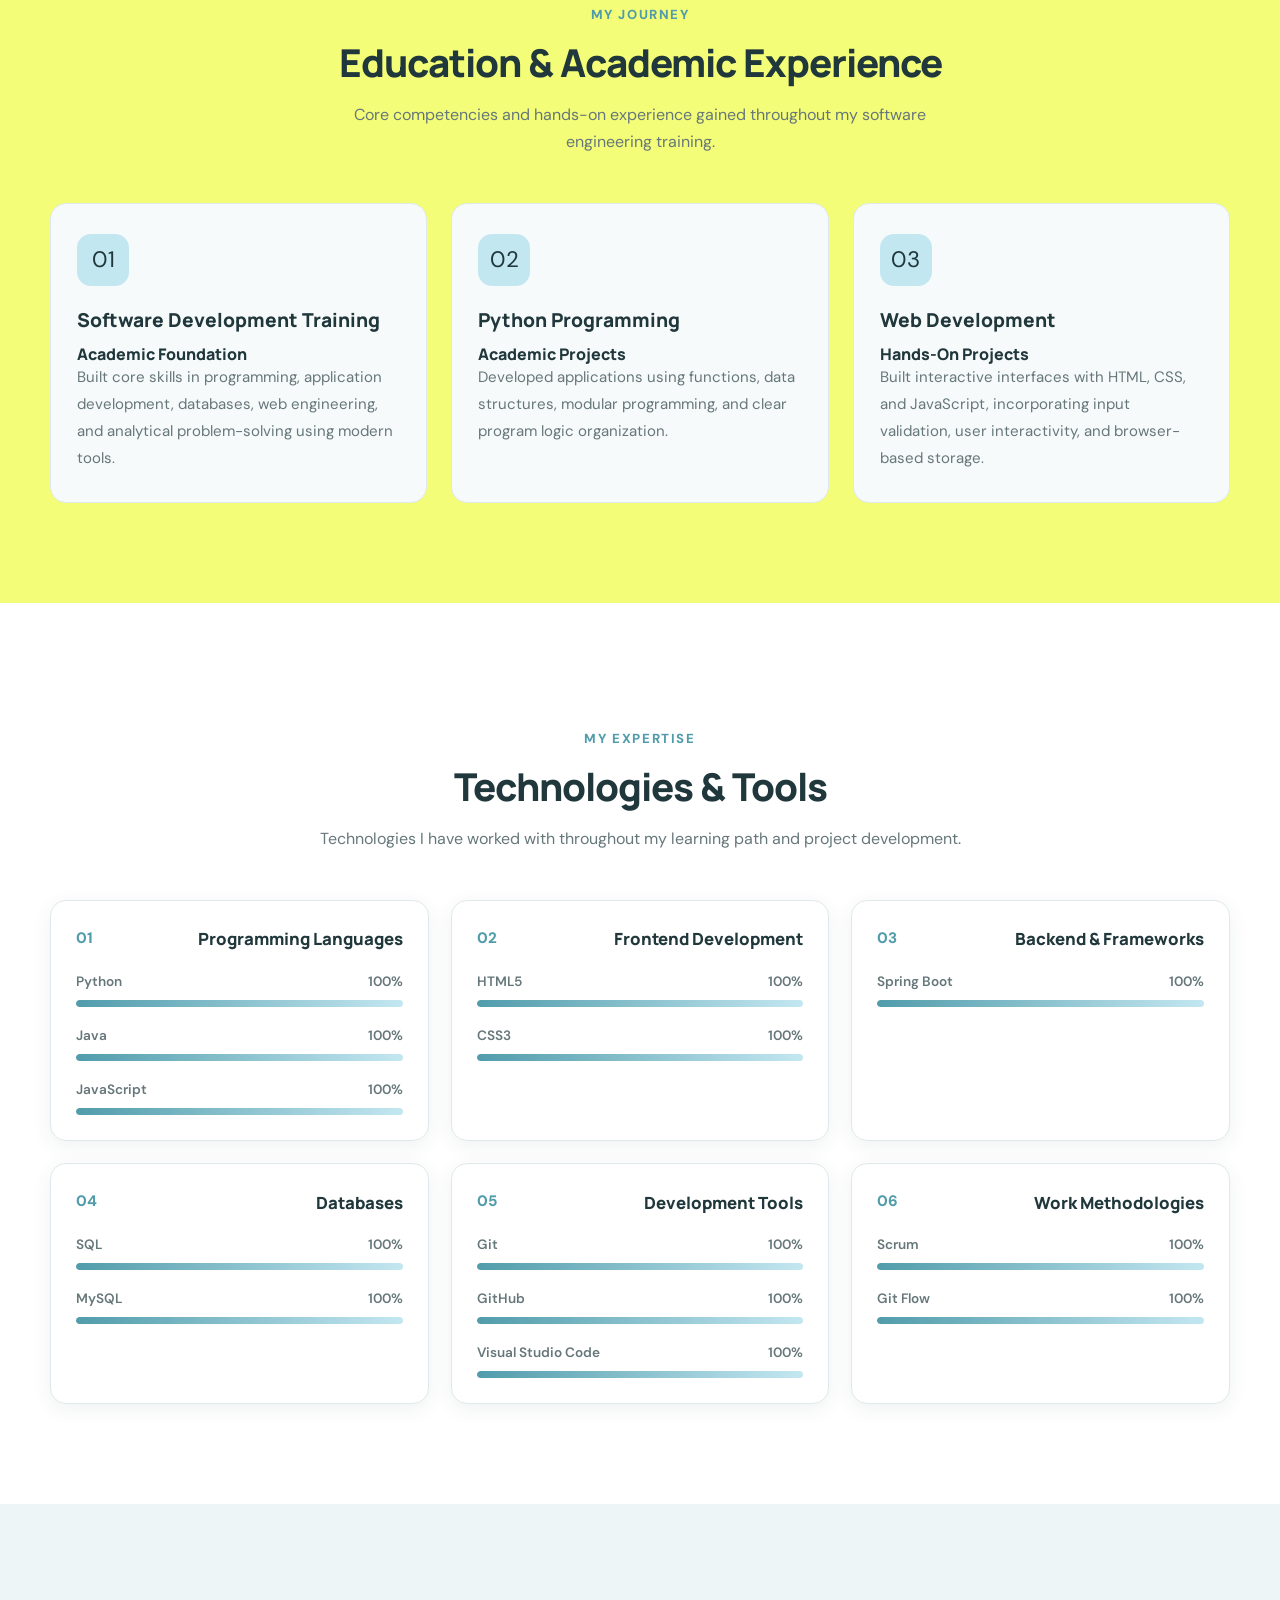
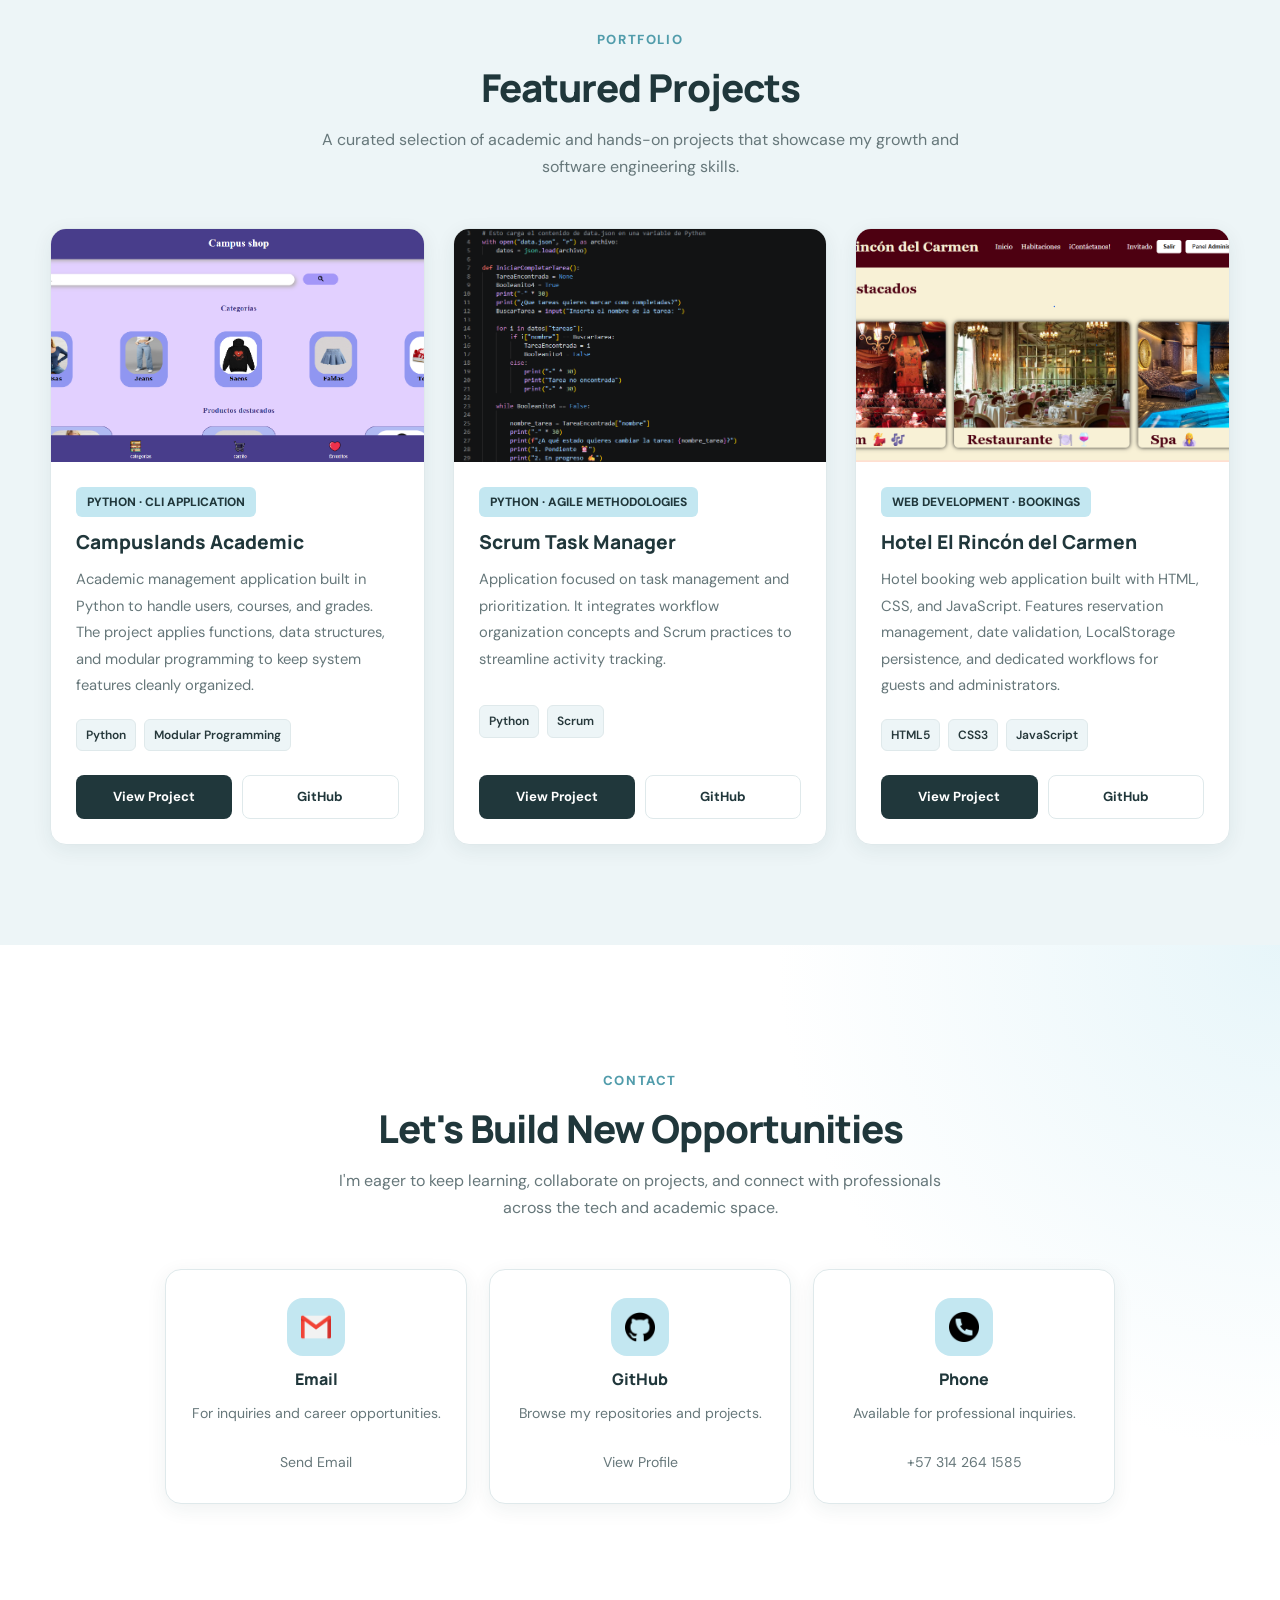
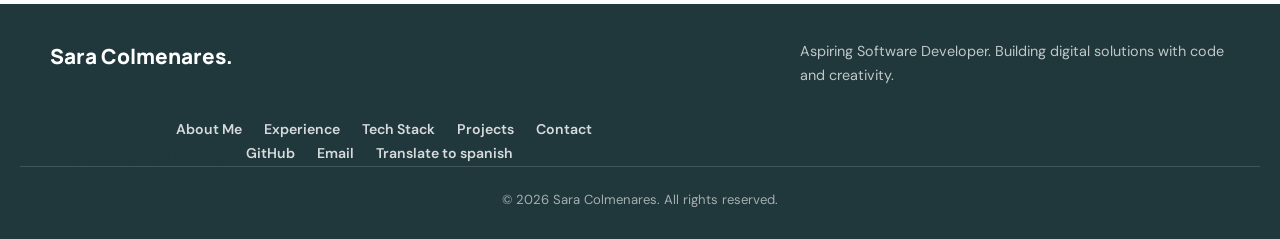
==== commit e6ef4bc1: "cree un boton" ====
--- a/inngles.html
+++ b/inngles.html
@@ -31,10 +31,10 @@
                 <li><a href="#contacto">Contact</a></li>
             </ul>
 
-            <a href="cv/Sara_Colmenares_CV.pdf"
+            <a href="index.html"
                class="btn-cv"
-               download>
-                Download Resume
+               translate="yes">
+                Translate to spanish
             </a>
 
         </nav>
